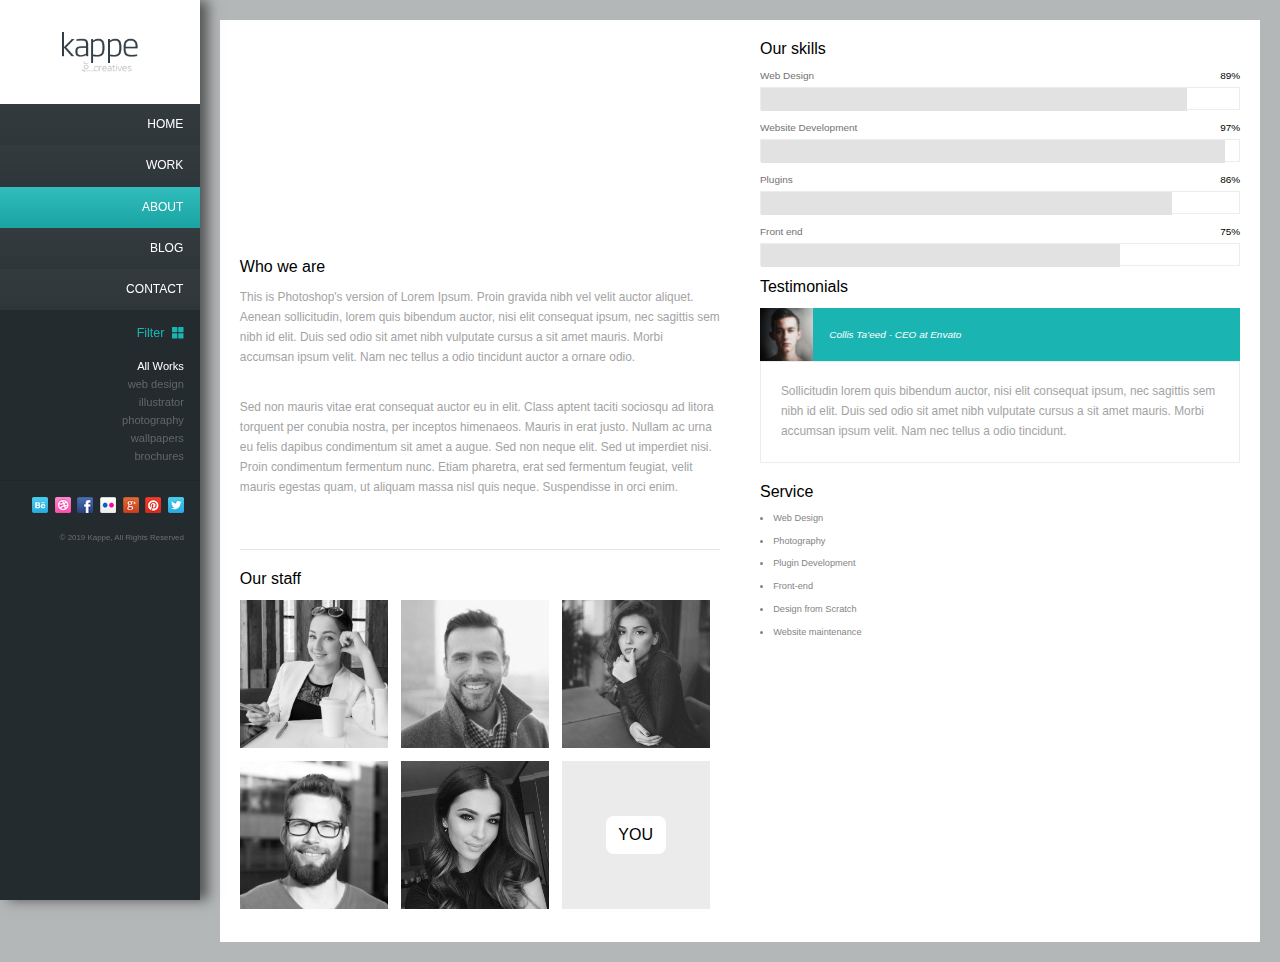
==== about.html @ 84b05da2 "Initial commit" ====
<!DOCTYPE html>
<html lang="ru">
<head>
    <meta charset="UTF-8">
    <title>Portfolio</title>
    <link rel="stylesheet" href="css/style.css">
    <script src="js/jquery.js"></script>
    <script src="js/control.js"></script>
</head>
<body>
   
   <div id="info_box">
       <ul>
           <li>
             <svg version="1.1" id="" xmlns="http://www.w3.org/2000/svg" xmlns:xlink="http://www.w3.org/1999/xlink" x="0px" y="0px"
	 viewBox="0 0 512.001 512.001" style="enable-background:new 0 0 512.001 512.001;" xml:space="preserve">
		<path d="M503.402,228.885L273.684,19.567c-10.083-9.189-25.288-9.188-35.367-0.001L8.598,228.886
			c-8.077,7.36-10.745,18.7-6.799,28.889c3.947,10.189,13.557,16.772,24.484,16.772h36.69v209.721
			c0,8.315,6.742,15.057,15.057,15.057h125.914c8.315,0,15.057-6.741,15.057-15.057V356.932h74.002v127.337
			c0,8.315,6.742,15.057,15.057,15.057h125.908c8.315,0,15.057-6.741,15.057-15.057V274.547h36.697
			c10.926,0,20.537-6.584,24.484-16.772C514.147,247.585,511.479,236.246,503.402,228.885z"/>
		<path d="M445.092,42.73H343.973l116.176,105.636v-90.58C460.149,49.471,453.408,42.73,445.092,42.73z"/>
</svg>
              9930 1234 5679 
           </li>
           <li>
             <svg version="1.1" id="" xmlns="http://www.w3.org/2000/svg" xmlns:xlink="http://www.w3.org/1999/xlink" x="0px" y="0px"
	 viewBox="0 0 512 512" style="enable-background:new 0 0 512 512;" xml:space="preserve">
			<path d="M10.688,95.156C80.958,154.667,204.26,259.365,240.5,292.01c4.865,4.406,10.083,6.646,15.5,6.646
				c5.406,0,10.615-2.219,15.469-6.604c36.271-32.677,159.573-137.385,229.844-196.896c4.375-3.698,5.042-10.198,1.5-14.719
				C494.625,69.99,482.417,64,469.333,64H42.667c-13.083,0-25.292,5.99-33.479,16.438C5.646,84.958,6.313,91.458,10.688,95.156z"/>
			<path d="M505.813,127.406c-3.781-1.76-8.229-1.146-11.375,1.542C416.51,195.01,317.052,279.688,285.76,307.885
				c-17.563,15.854-41.938,15.854-59.542-0.021c-33.354-30.052-145.042-125-208.656-178.917c-3.167-2.688-7.625-3.281-11.375-1.542
				C2.417,129.156,0,132.927,0,137.083v268.25C0,428.865,19.135,448,42.667,448h426.667C492.865,448,512,428.865,512,405.333
				v-268.25C512,132.927,509.583,129.146,505.813,127.406z"/>
</svg>
              contact@domain.com 
           </li>
           <li>
             <svg version="1.1" id="" xmlns="http://www.w3.org/2000/svg" xmlns:xlink="http://www.w3.org/1999/xlink" x="0px" y="0px"
	 viewBox="0 0 384 384" style="enable-background:new 0 0 384 384;" xml:space="preserve">
		<path d="M353.188,252.052c-23.51,0-46.594-3.677-68.469-10.906c-10.719-3.656-23.896-0.302-30.438,6.417l-43.177,32.594
			c-50.073-26.729-80.917-57.563-107.281-107.26l31.635-42.052c8.219-8.208,11.167-20.198,7.635-31.448
			c-7.26-21.99-10.948-45.063-10.948-68.583C132.146,13.823,118.323,0,101.333,0H30.813C13.823,0,0,13.823,0,30.813
			C0,225.563,158.438,384,353.188,384c16.99,0,30.813-13.823,30.813-30.813v-70.323C384,265.875,370.177,252.052,353.188,252.052z"
			/>
</svg>
              street address example 
           </li>
       </ul>
   </div>
   
    <header class="flex__jcontent_start">
        <div id="logo" class="main_flex__nowrap flex__jcontent_center flex__align-items_center">
            <img src="img/logo.png" alt="logo">
        </div>
        
         <button type="button" id="menu_btn">Menu</button>
        
        <nav id="main_nav">
            <li><a href="index.html">Home</a></li>
            <li><a href="work.html">Work</a></li>
            <li><a class="active" href="about.html">About</a></li>
            <li><a href="blog.html">Blog</a></li>
            <li><a href="contact.html">Contact</a></li>
        </nav>
        
        <div id="filter">
            <div id="title_filter" class="main_flex__nowrap flex__jcontent_end flex__align-content_center flex__align-items_center">
                Filter 
                <svg version="1.1" id="" xmlns="http://www.w3.org/2000/svg" xmlns:xlink="http://www.w3.org/1999/xlink" x="0px" y="0px"
	 viewBox="0 0 271.673 271.673" style="enable-background:new 0 0 271.673 271.673;" xml:space="preserve">

			<path d="M114.939,0H10.449C4.678,0,0,4.678,0,10.449v104.49c0,5.771,4.678,10.449,10.449,10.449h104.49
				c5.771,0,10.449-4.678,10.449-10.449V10.449C125.388,4.678,120.71,0,114.939,0z"/>
			<path d="M261.224,0h-104.49c-5.771,0-10.449,4.678-10.449,10.449v104.49c0,5.771,4.678,10.449,10.449,10.449h104.49
				c5.771,0,10.449-4.678,10.449-10.449V10.449C271.673,4.678,266.995,0,261.224,0z"/>
			<path d="M114.939,146.286H10.449C4.678,146.286,0,150.964,0,156.735v104.49c0,5.771,4.678,10.449,10.449,10.449h104.49
				c5.771,0,10.449-4.678,10.449-10.449v-104.49C125.388,150.964,120.71,146.286,114.939,146.286z"/>
			<path d="M261.224,146.286h-104.49c-5.771,0-10.449,4.678-10.449,10.449v104.49c0,5.771,4.678,10.449,10.449,10.449h104.49
				c5.771,0,10.449-4.678,10.449-10.449v-104.49C271.673,150.964,266.995,146.286,261.224,146.286z"/>
</svg>
            </div>
            
            <ul>
                <li><a class="active" href="#">All Works</a></li>
                <li><a href="#">web design</a></li>
                <li><a href="#">illustrator</a></li>
                <li><a href="#">photography</a></li>
                <li><a href="#">wallpapers</a></li>
                <li><a href="#">brochures</a></li>
            </ul>
        </div>
        
        <div id="soc_bar" class="main_flex__nowrap flex__jcontent_end flex__align-items_center">
            <a href="#"><img src="img/soc-icon/webicon-behance.png" alt=""></a>
            <a href="#"><img src="img/soc-icon/webicon-dribbble.png" alt=""></a>
            <a href="#"><img src="img/soc-icon/webicon-facebook.png" alt=""></a>
            <a href="#"><img src="img/soc-icon/webicon-flickr.png" alt=""></a>
            <a href="#"><img src="img/soc-icon/webicon-googleplus.png" alt=""></a>
            <a href="#"><img src="img/soc-icon/webicon-pinterest.png" alt=""></a>
            <a href="#"><img src="img/soc-icon/webicon-twitter.png" alt=""></a>
        </div>
        
        <P id="cop">© 2019 Kappe, All Rights Reserved</P>
        
    </header>
    
    <main>
        
        <div class="wrap white">
            
            <div class="info_about_box main_flex flex__jcontent_between flex__align-content_stretch flex__align-items_start">
               
                <div class="left_info">
                    
                    <div class="image_box_about">
                        <img src="img/03.jpg" alt="">
                    </div>
                    
                    <div class="about">
                        <h1>
                            Who we are
                        </h1>
                        <p>This is Photoshop's version  of Lorem Ipsum. Proin gravida nibh vel velit auctor aliquet. Aenean sollicitudin, lorem quis bibendum auctor, nisi elit consequat ipsum, nec sagittis sem nibh id elit. Duis sed odio sit amet nibh vulputate cursus a sit amet mauris. Morbi accumsan ipsum velit. Nam nec tellus a odio tincidunt auctor a ornare odio. </p>
                        
                        <p>Sed non  mauris vitae erat consequat auctor eu in elit. Class aptent taciti sociosqu ad litora torquent per conubia nostra, per inceptos himenaeos. Mauris in erat justo. Nullam ac urna eu felis dapibus condimentum sit amet a augue. Sed non neque elit. Sed ut imperdiet nisi. Proin condimentum fermentum nunc. Etiam pharetra, erat sed fermentum feugiat, velit mauris egestas quam, ut aliquam massa nisl quis neque. Suspendisse in orci enim.</p>
                    </div>
                    
                    
                    <div class="stuff">
                        <p class="title_info">Our staff</p>

                        <div class="staff_list main_flex">
                           
                            <div class="stuf flex__align-items_center flex__jcontent_center">

                                    <a href="#">
                                <h4>John Smith</h4>
                                <p>Manager</p>
                                </a>
                                <img src="img/team/vera.jpg" alt=""> 

                                        </div>

                            <div class="stuf flex__align-items_center flex__jcontent_center">
                                <a href="#">
                                    <h4>Fred Smith</h4>
                                    <p>Team leader</p>
                                </a>
                                <img src="img/team/fredd.jpg" alt="">
                            </div>

                            <div class="stuf flex__align-items_center flex__jcontent_center">
                                <a href="#">
                                    <h4>Jenny</h4>
                                    <p>Designer</p>
                                </a>
                                <img src="img/team/jenny.jpg" alt=""> 
                            </div>

                            <div class="stuf flex__align-items_center flex__jcontent_center">

                                <a href="#">
                                    <h4>Ivan Petrov</h4>
                                    <p>Front-end Developer</p>
                                </a>
                                <img src="img/team/ivan.jpg" alt=""> 
                            </div>

                            <div class="stuf flex__align-items_center flex__jcontent_center">
                                <a href="#">
                                    <h4>Bille Johnson</h4>
                                    <p>Designer</p>
                                </a>
                                <img src="img/team/billie.jpg" alt=""> 
                            </div>
                                        
                            <div class="you">
                                <span>you</span>
                            </div>
                                        
                        </div>

                    </div>
                    
                </div>
                
                <div class="right_info">
                   
                    <div class="our">
                       <p class="title_info">Our skills</p> 
                           
                            <ul>
                               <li>
                                
                                  <div class="f_line_our main_flex__nowrap flex__jcontent_between flex__align-items_center">
                                     
                                      <p>Web Design</p> 
                                      <p>89%</p>
                                  </div>
                                  
                                   <div class="prog">
                                       <div class="pr_bar" data-skill="89">
                                           
                                       </div>
                                   </div>
                                     
                               </li>
                              
                              <li>
                                
                                  <div class="f_line_our main_flex__nowrap flex__jcontent_between flex__align-items_center">
                                     
                                      <p>Website Development</p> 
                                      <p>97%</p>
                                  </div>
                                  
                                   <div class="prog">
                                       <div class="pr_bar" data-skill="97">
                                           
                                       </div>
                                   </div>
                                     
                               </li>
                               
                               <li>
                                
                                  <div class="f_line_our main_flex__nowrap flex__jcontent_between flex__align-items_center">
                                     
                                      <p>Plugins</p> 
                                      <p>86%</p>
                                  </div>
                                  
                                   <div class="prog">
                                       <div class="pr_bar" data-skill="86">
                                           
                                       </div>
                                   </div>
                                     
                               </li>
                               
                               <li>
                                
                                  <div class="f_line_our main_flex__nowrap flex__jcontent_between flex__align-items_center">
                                     
                                      <p>Front end</p> 
                                      <p>75%</p>
                                  </div>
                                  
                                   <div class="prog">
                                       <div class="pr_bar" data-skill="75">
                                           
                                       </div>
                                   </div>
                                     
                               </li>
                              
                           </ul>
                    </div>
                    
                      <div class="testimonials">
                    <p class="title_info">Testimonials</p>
                     
                     <div class="huw main_flex__nowrap">
                        
                         <img src="img/Testimonials/01.jpg" alt="">
                         
                         <div class="testimonials_name main_flex__nowrap flex__align-items_center">
                             <h3>Collis Ta’eed - CEO at Envato</h3>
                         </div>
                         
                     </div>
                     
                     <div class="testimonials_text">
                        Sollicitudin lorem quis bibendum auctor, nisi elit consequat ipsum, nec sagittis sem nibh id elit. Duis sed odio sit amet nibh vulputate cursus a sit amet mauris. Morbi accumsan ipsum velit. Nam nec tellus a odio tincidunt.
                     </div>
                     
                      </div>  
                        <div class="service">
                        
                    <p class="title_info">Service</p>
                          
                        <ul>
                            <li>
                               Web Design 
                            </li>
                            <li>
                               Photography 
                            </li>
                            <li>
                               Plugin Development 
                            </li>
                            <li>
                               Front-end
                            </li>
                            <li>
                               Design from Scratch 
                            </li>
                            <li>
                               Website maintenance 
                            </li>
                        </ul>    
                                
                        </div>
                    
                </div>
                
            </div>
            

            
        </div>
        
    </main>
    
</body>
</html>
---- css/style.css ----
* {
    margin: 0;
    padding; 0;
}

ul {
    padding: 0;
}

@charset utf-8;


/* бордербокс что бы учитывалась обводка в размеры для всех браузеров */
* {
    -webkit- box-sizing: border-box;
    -moz- box-sizing: border-box;
    -ms- box-sizing:border-box;
    box-sizing: border-box;
}

/* плавная анимация для ссылок и кнопок при наведении*/

a, a:hover, button, button:hover, anime {
    -moz- transition: all 200ms linear;
    -ms- transition: all 200ms linear;
    -o- transition: all 200ms linear;
    -webkit- transition: all 200ms linear;
    cursor: pointer;
}


/* флэкс фрэймворк: набор классов  */

.main_flex {
    display:flex;
    display:
    -webkit-flex;
    -webkit-flex-flow:row wrap;
    flex-flow:row wrap;
}
.main_flex__nowrap { 
    display:flex;display:-webkit-flex;-webkit-flex-flow:row nowrap;flex-flow:row nowrap;
}
.flex__jcontent_between{
    justify-content:space-between;
    -webkit-justify-content:space-between;
}
.flex__jcontent_start{
    justify-content:flex-start;
    -webkit-justify-content:flex-start;
}
.flex__jcontent_end{
    justify-content:flex-end;
    -webkit-justify-content:flex-end;
}
.flex__jcontent_center{
    justify-content:center;
    -webkit-justify-content:center;
}
.flex__jcontent_around{
    justify-content:space-around;
    -webkit-justify-content:space-around;
}
.flex__auto{
    flex:auto;
    -webkit-flex:auto;
    -ms-flex:auto;
}
.flex__align-items_start{
    align-items:flex-start;
    -webkit-align-items:flex-start;
}
.flex__align-items_end{
    align-items:flex-end;
    -webkit-align-items:flex-end;
}
.flex__align-items_baseline{
    align-items:baseline;
    -webkit-align-items:baseline;
}
.flex__align-items_stretch{
    align-items:stretch;
    -webkit-align-items:stretch;
}
.flex__align-items_center{
    align-items:center;
    -webkit-align-items:center;
}
.flex__align-content_flex-start{
    align-content:flex-start;
    -webkit-align-content:flex-start;
}
.flex__align-content_flex-end{
    align-content:flex-end;
    -webkit-align-content:flex-end;
}
.flex__align-content_space-between{
    align-content:space-between;
    -webkit-align-content:space-between;
}
.flex__align-content_center{
    align-content:center;-webkit-align-content:center;
}
.flex__align-content_space-around{
    align-content:space-around;
    -webkit-align-content:space-around;
}
.flex__align-content_stretch{
    align-content:stretch;
    -webkit-align-content:stretch;
}
.flex__flex-grow_01{flex-grow:1;-webkit-flex-grow:1}
.flex__flex-grow_02{flex-grow:2;-webkit-flex-grow:2}
.flex__flex-grow_03{flex-grow:3;-webkit-flex-grow:3}
.flex__flex-grow_04{flex-grow:4;-webkit-flex-grow:4}.w5{width:5%;max-width:5%}.w10{width:10%;max-width:10%}.w15{width:15%;max-width:15%}.w20{width:20%;max-width:20%}.w25{width:25%;max-width:25%}.w30{width:30%;max-width:30%}.w35{width:35%;max-width:35%}.w40{width:40%;max-width:40%}.w45{width:45%;max-width:45%}.w50{width:50%;max-width:50%}.w55{width:55%;max-width:55%}.w60{width:30%;max-width:60%}.w65{width:65%;max-width:65%}.w70{width:70%;max-width:70%}.w75{width:75%;max-width:75%}.w80{width:80%;max-width:80%}.w85{width:85%;max-width:85%}.w90{width:90%;max-width:90%}.w95{width:95%;max-width:95%}.w100{width:100%;max-width:100%}
.main_flex__nowrap_reverse {display:flex;display:-webkit-flex;-webkit-flex-flow:row-reverse nowrap;flex-flow:row-reverse nowrap}

body{
    font-family: "segoe UI", "Veranda", sans-serif;
    background-color: #b4b7b8;
}

header {
    position: fixed;
    top: 0;
    left: 0; 
    z-index: 50;
    height: 100vh;
    width: 15.62vw;
    background-color: #242b2e;
    color: #6b7072;
    box-shadow: 8px 0px 12px 0px rgba(47, 47, 47, 0.72);
    flex-direction: column;
    display: flex;
}
#logo {
    width: 100%;
    height: 11.57vh;
    background-color: #fff;
    
}
#logo img {
    width: 6vw;
}

#main_nav a{
    text-decoration: none;
    text-transform: uppercase;
    color: #fff;
    font-size: 0.94vmax;
    line-height: 1.66vmax;
    height: 3.22vmax;
    width: 100%;
    display: flex;
    flex-flow: row nowrap;
    justify-content: flex-end;
    align-content: center;
    background-color: #30383c;
    align-items: center;
    
    background: rgb(51,59,63); /* Old browsers */
    background: -moz-linear-gradient(top,  rgba(51,59,63,1) 0%, rgba(46,54,58,1) 100%); /* FF3.6-15 */
    background: -webkit-linear-gradient(top,  rgba(51,59,63,1) 0%,rgba(46,54,58,1) 100%); /* Chrome10-25,Safari5.1-6 */
    background: linear-gradient(to bottom,  rgba(51,59,63,1) 0%,rgba(46,54,58,1) 100%); /* W3C, IE10+, FF16+, Chrome26+, Opera12+, Safari7+ */
    filter: progid:DXImageTransform.Microsoft.gradient( startColorstr='#333b3f', endColorstr='#2e363a',GradientType=0 ); /* IE6-9 */

padding-right: 1.3vmax;   
}

#main_nav a:hover {
    
        background: rgb(48,188,186); /* Old browsers */
        background: -moz-linear-gradient(top,  rgba(48,188,186,1) 2%, rgba(25,164,163,1) 100%); /* FF3.6-15 */
        background: -webkit-linear-gradient(top,  rgba(48,188,186,1) 2%,rgba(25,164,163,1) 100%); /* Chrome10-25,Safari5.1-6 */
        background: linear-gradient(to bottom,  rgba(48,188,186,1) 2%,rgba(25,164,163,1) 100%); /* W3C, IE10+, FF16+, Chrome26+, Opera12+, Safari7+ */
        filter: progid:DXImageTransform.Microsoft.gradient( startColorstr='#30bcba', endColorstr='#19a4a3',GradientType=0 ); /* IE6-9 */

}

nav li {
    list-style: none;
}

#title_filter {
    color: #1ab5b3;
    fill: #1ab5b3;
    font-size: 0.98vmax;
    padding: 1.25vmax;
}

#title_filter svg {
   width: 0.9vmax;
    height: 0.9vmax;
    margin-left: 0.62vmax;
}

#filter li {
    list-style: none;
    width: 100%;
    text-align: right;    
}

#filter a {
    font-size: 0.87vmax;
    line-height: 1.25vmax;
    padding: 0.41vmax 1.25vmax;
    text-decoration: none;
    color: #616669;
    
}

#filter .active {
    color: #fff;
}

#filter a:hover {
    color: #fff;
}

#soc_bar img{
    width: 1.25vmax;
    height: 1.25vmax;
}

#soc_bar a {
    margin-left: 0.52vmax;
}

#soc_bar a:hover {
    transform: scale(0.9);
}

#soc_bar {
    padding: 1.25vmax;
    border-top: 1px solid #1e282b;
    width: 100%;
    margin-top: 1.25vmax;
}

#cop {
    color: #6b7072;
    text-align: right;
    font-size: 0.62vmax;
    padding-right: 1.25vmax;
}

/* Основная часть где будут сами работы. Делать основную часть на оставшуюся часть экрана не будем, потому что при скролинге будет появляться горизонтальный ползунок. 

Что бы этого избежать сделаем часть Main  во весь экран,  а что бы боковой Сайд бар (head) не перекрывал часть работ, сделаем отступ со стороны этого сайдбара, то есть слева*/

main {
    width: 100%;
    min-height: 100vh;
    padding-left: 15.62vw;
}

.work_box {
    height: 16.19vw;
    max-width: 21.09vw;
    width: 25%;
    position: relative;
    overflow: hidden;
}

.work_box img {
    object-fit: cover;
    width: 100%;
    height: 16.19vw;
    position: absolute;
    z-index: 1;
}
.work_box a {
    position: absolute;
    z-index: 2;
    top: 0;
    left: 0;
    display: flex;
    width: 100%;
    height: inherit;
    background-color: rgba(45,184,185,0.9);
    color: #fff;
    flex-flow: column nowrap;
    justify-content: center;
    align-items: center;
    text-decoration: none;
    opacity: 0;
}

.arrow {
    width: 3vw;
    height: 3vw;
    fill: #fff;
}

.work_box h2 {
    font-size: 1.25vw;
    font-weight: 400;
    margin-bottom: 0.78vw;
}

.work_box h3 {
    font-size: 0.62vw;
    font-weight: 400;
}

.work_box h3:after {
    content: "";
    width: 50%;
    height: 1px;
    margin: 1vw auto;
    display: block;
    background-color: #fff;
}

.work_box a:hover {
    opacity: 1;
}


/* значок справа вверху информация. Только на главном экране*/

#info {
    position: fixed;
    top: 0;
    right: 0;
    z-index: 5;
    width: 4.68vw;
    height: 4.68vw;
    background-color: rgba(45,184,185,0.9);
    fill: #fff;
    padding: 0.78vw;
    cursor: pointer;
}
 
#main_nav .active {
        background: rgb(48,188,186); /* Old browsers */
        background: -moz-linear-gradient(top,  rgba(48,188,186,1) 2%, rgba(25,164,163,1) 100%); /* FF3.6-15 */
        background: -webkit-linear-gradient(top,  rgba(48,188,186,1) 2%,rgba(25,164,163,1) 100%); /* Chrome10-25,Safari5.1-6 */
        background: linear-gradient(to bottom,  rgba(48,188,186,1) 2%,rgba(25,164,163,1) 100%); /* W3C, IE10+, FF16+, Chrome26+, Opera12+, Safari7+ */
        filter: progid:DXImageTransform.Microsoft.gradient( startColorstr='#30bcba', endColorstr='#19a4a3',GradientType=0 );
}

#info_box svg {
    height: 0.88vw;
    fill: #fff;
    margin-right: 0.52vw;
    
}

#info_box {
    position: fixed;
    right: 0;
    z-index: 5;
    background-color: rgba(0,0,0,0.7);
    padding: 1vw 3.85vw 1vw 1vw;
    top: 4.68vw;
    color: #fff;
    transform: translateX(100%);
    transition: all 0.35s;
}

#info_box.open {
    transform: translateX(0%);
    transition: all 0.35s;
}

#info_box li {
    list-style: none;
    font-size: 0.83vmax;
    display: flex;
    flex-flow: row nowrap;
    align-items: center;
    align-content: center;
    line-height: 0.78vmax;
    margin-bottom: 1vw;
     
}

#info_box li:last-of-type {
    margin-bottom: 0;
}

.wrap {
    margin: 1.56vw;
    padding: 1.56vw;
    min-height: calc(100vh - 3.12vw);
}
.white {
    background-color: #fff;
}

.info_work_box .left_info,
.info_work_box .right_info,
.info_about_box .left_info,
.info_about_box .right_info {
    width: 48%;
}

.left_info .image_box_about {
    width: 100%;
    overflow: hidden;
    height: 15.72vw;
}

.info_work_box .left_info .image_box_work {
    width: 100%;
    overflow: hidden;
    height: 29.16vw;
    
}
.info_work_box .left_info .image_box_work img,
.left_info .image_box_about img {
    width: 100%;
    height: auto;
}
.info_work_box .left_info .about_work,
.info_about_box .about {
    margin-top: 1.3vw;
    padding-bottom: 1.6vw;
    border-bottom: 1px solid #e5e5e5;
    color: #a3a3a3;
    font-size: 0.93vw;
    line-height: 1.56vw;
    margin-bottom: 1.56vw;
}
.info_work_box .left_info .about_work h1, 
.title_info, 
.tags,
.info_about_box .about h1 {
    font-size: 1.25vw;
    line-height: 1.35vw;
    color: #000;
    margin-bottom: 1vw;
    font-weight: 400;
}
.info_work_box .left_info .about_work p,
.info_about_box .about p {
    margin-bottom: 2.39vw;
}
.info_work_box .left_info .about_work p:last-of-type,
.info_about_box .about:last-of-type {
    margin-bottom: 0;
}


.pr_info ul {
    
}
.pr_info li {
    list-style: none;
    display: flex;
    align-items: center;
    align-content: center;
    flex-flow: row nowrap;
    padding: 0.78vw 0;
    border-bottom: 1px solid #e5e5e5;
    font-size: 0.8vw;
    line-height: 1.56vw;
    color: #848484;
    cursor: pointer;
}
.pr_info ul li svg {
    height: 1.8vw;
    fill: #000;
    margin-right: 0.67vw;
}

.pr_info, 
.tags
.our
.service {
    margin-bottom:1.56vw;
}
.list_tags .tag {
    font-size: 0.85vw; 
    line-height: 1.67vw;
    color: #b5b5b5;
    padding: 0.5vw 0.78vw 0.5vw 0.78vw;
    border: 1px solid #b5b5b5;
    border-radius: 12px;
    margin-right: 0.52vw;
    margin-bottom: 0.52vw;  
}
.right_info .gallery {
   margin-bottom: 1vw;
}

.right_info .gallery .gallery_item {
   height: 4.06vw;
    max-width: 4.06vw;
    position: relative;
    overflow: hidden; 
    margin: 0 0.73vw 0.73vw 0;
}
.right_info .gallery .gallery_item a {
    height: 4.06vw;
    max-width: 4.06vw;
}
.right_info .gallery .gallery_item img {
    height: 100%;
    min-width: 4.06vw;    
}

.right_info .gallery .gallery_item:hover {
   transform: scale(1.15);
    transition: all 50ms linear;
}

.pr_features li {
    list-style: none;
    font-size: 0.9vw;
    color: #848484;
    line-height: 0.9vw;
    padding-bottom: 0.94vw; 
}


.pr_features li svg {
   height: 0.68vw;
   margin-right: 0.42vw;
   fill: #848484;
}

.related_projects .list_item 
 {
    height: 9.48vw;
    width: 12.5vw;
    overflow: hidden;
     margin-right: 0.5vw;
}
.related_projects .list_item a
 {
    display: block;
    height: 9.48vw;
    width: 12.5vw;
}
.related_projects .list_item:hover {
    transform: scale(1.05);
    transition: all 100ms linear;
}



.related_projects .list_item img,
 .staff_list img {
    height: 100%;
    width: 100%;
    object-fit: cover;
    
}
.stuf,
.you,
testimonials {
    width: 11.57vw;
    height: 11.57vw;
    position: relative;
    overflow: hidden;
    margin-right: 1vw;
    margin-bottom: 1vw;
}

.stuf:nth-of-type(3n){
    margin-right: 0;
}

.stuf a {
    display: flex;
    flex-flow: column nowrap;
    justify-content: center;
    align-items: center;
    width: inherit;
    height: inherit;
    background-color: rgba(45,184,185,0.9);
    color: #fff;
    position: absolute;
    top: 0;
    left: 0;
    z-index: 1;
    opacity: 0;
    text-decoration: none;
    font-size: 0.72vw;
}

.stuf a:hover {
    opacity: 1;
}

.stuf img {
    position: absolute;
    top: 0;
    z-index: 0;
}
.stuf h4 {
    font-size: 0.83vw;
    text-transform: uppercase;
}

.you {
   margin-right: 0;
    background-color: #ebebeb;
    display: flex;
    flex-flow: column nowrap;
    justify-content:center;
    align-items: center;
    cursor: pointer;
    
}


.you span {
    text-transform: uppercase;
    color: #000;
    background-color: #fff;
    font-size: 1.25vw;
    border-radius: 0.6vw;
    padding: 0.78vw 1vw;
}

.our li {
    text-decoration: none;
    display: block;
    margin-bottom: 0.93vw;
    font-size: 0.78vw;
    color: #727272;
}
.our li p:last-of-type {
   color: #000; 
}
.prog {
   width: 100%;
    height: 1.77vw;
    border: 1px solid #ececec;
    margin-top: 0.5vw;
}
.pr_bar {
    background-color: #e2e2e2;
    height: inherit;
}
.testimonials .huw {
    width: 100%;
    height: 4.16vw;
    background-color: #1ab5b3;
    color: #fff;
}
.testimonials .huw h3 {
    font-style: italic;
    font-size: 0.78vw;
    font-weight: 400;
    margin-left: 1.25vw;
}
.testimonials .huw img {
    width: 4.16vw;
    height: 4.16vw;
}
.testimonials_text {
    padding: 1.56vw;
    border: 1px solid #ececec;
    color: #a3a3a3;
    font-size: 0.93vw;
    line-height: 1.56vw;
    margin-bottom: 1.56vw;  
}
.service li {
    font-size: 0.72vw;
    color: #848484;
    margin-bottom: 1vw;
}
.service ul {
    list-style-position: inside;
}
.box_post {
    width: 14.3vw;
    height: auto;
    margin-bottom: 1.3vw;
    background-color:  #fff;
    overflow: hidden;
    color: #9c9c9c;
    font-size: 0.67vw;
    line-height: 1.14vw;
}
.img_post {
    width: 100%;
    overflow: hidden;    
}
.img_post img {
    width: 100%;
}
.img_post_h1 {
    height: 12vw; /*230*/
}
.img_post_h2 {
    height: 13.6vw; /*262*/
}
.img_post_h3 {
    height: 9.58vw;  /*184*/
}
.img_post_h4 {
    height: 7.34vw;  /*141*/
}
.img_post_h5 {
    height: 19vw;  /*316*/
}
.img_post_h5 img {
   height: 100%;
   width: auto;
}
.img_post_h6 {
    height: 8.75vw;  /*168*/
}
.img_post_h7 {
    height: 13.8vw;  /*265*/
}

.about_post {
    padding: 1vw;
    border-bottom: 1px solid #e3e3e3;
}
.about_post h2 {
    color: #242424;
    font-size: 0.93vw;
    margin-bottom: 0.78vw;
    font-weight: 400;
}

.info_post {
    padding: 1vw;
}

.info_post svg {
    height: 0.83vw;
    fill: #9c9c9c;
    margin: 0 0.5vw 0 0.5vw;
}

.column_post {
    margin-right: 1vw; 
}

.single_link a {
    position: relative;
    width: 100%;
    height: inherit;
    display: flex;
    justify-content: center;
    align-items: center;
}

.single_link a svg {
    position: absolute;
    fill: #fff;
    width:  3vw;
    height: 3vw;
    top: calc(50%-1.5vw);
    left: calc(50%-1.5vw);
    z-index: 1;
    opacity: 0;
    
}
.single_link a svg:hover {
    opacity: 1;
}

.single_link a img {
    position: relative;
    z-index: 0;
    height: 100%;
}

.another {
    color: #fff;
    background-color: #1ab5b3;
    flex-flow: column;
    padding: 2vw 1.5vw;
    font-size: 0.72vw;
}


.another h3 {
    text-align: center;
    font-weight: 400;
    margin-bottom: 0.72vw;
    
}

.another a {
    color: #fff;
    font-style: italic;
}

.post_form {
    background-color: #242b2e;
    border-left: 0.78vw solid #1ab5b3;
    padding: 1.3vw 2vw;
    
}
.post_form h2 {
    font-size: 1.09vw;
    color: #fff;
    font-weight: 400;
    margin-bottom: 0.78vw;
}
.post_form p {
    font-size: 0.72vw;
}

.rew {
    background-color: #242b2a;
    padding: 1.82vw 1.56vw;
    color: #1ab5b3;
    font-family: Constantia, "Lucida Bright", "Dejavu Serif", Georgia, "serif";
    font-style: italic;
    flex-flow: column;
    
}

.rew h4 {
    color: #fff;
    font-size: 1.09vw;
    margin-bottom: 1.25vw;
    text-align: center;
    line-height: 1.35vw;
    font-weight: 400;
}
.rew p {
    font-size: 3.33vw;
    line-height: 3.33vw;
    
}
.rew span {
    font-size: 0.93vw;
    font-family: Constantia, "Lucida Bright", "Dejavu Serif", Georgia, "serif";
    font-style: normal;
    margin-top: -1vw;
}

.more {
    border: none;
    color: #fff;
    text-transform: uppercase;
    background-color: #1ab5b3;
    font-size: 1vw;
    padding: 1.3vw;
    
}

#comments {
    padding-top: 1.6vw;
    padding-bottom: 1.6vw;
    border-bottom: 1px solid #e5e5e5;
}
#comments h4 {
    font-size: 1.25vmax;
    font-weight: 400;
    margin-bottom: 1.14vw;
}
#list_comments ul {
    list-style: none;
    position: relative;
}
#list_comments li {
    margin-bottom: 1.66vw;
}
.img_comment img {
   height: 100%; 
}
.img_comment {
   width: 4.16vw;
   height: 4.16vw; 
    overflow: hidden;
    text-align: center;
    margin-right: 1.14vw;
}
.about_comment h5 {
   font-size: 0.72vw;
    color: #3c3c3c;
    border-bottom: 1px solid #e5e5e5;
    font-weight: 400;
    padding-bottom: 0.5vw;
}
.about_comment span {
   color: #d1d1d1; 
}
.about_comment p {
   font-size: 0.93vw;
    color: #a3a3a3;
    margin-top: 0.83vw;
}

#list_comments ul ul {
    margin-left: 2vw;
    padding-left: 2vw;
    
}
#list_comments ul ul:before {
    content: '';
    display: block;
    background-image: url("../img/line_comment.png");
        background-repeat: no-repeat;
    background-position: center;
    background-size: cover;
    width: 2vw;
    height: 2vw;
    position:absolute;
    left: -1vw;
}
#left_form {
   width: 50%;
    padding-right: 0.5vw;
}

#left_form .input:last-of-type {
    margin-bottom: 0;
}

#left_form .input {
   margin-bottom: 0.5vw; 
}


.input input, .input textarea {
    border: 1px solid #eaeaea;
    font-size: 0.72vmax;
    min-height: 3vw;
    width: 100%;
    padding: 0.93vw;
}

.input .icon {
    padding: 0.62vw;
    border: 1px solid #eaeaea;
    height: 3vw;
    width: 3vw;
    display: flex;
    justify-content: center;
    align-items: center;
    
}
.input svg {
    height: 1.72vw;
    fill: #1ab5b3;
}

#right_form {
   width: 50%;
}
#right_form .input textarea {
    resize: none;
    height: 6.5vw;
}

#right_form button {
    border: none;
    color: #fff;
    text-transform: uppercase;
    background-color: #1ab5b3;
    font-size: 0.73vw;
    padding: 1.3vw;
    height: 3vw;
    width: 100%;
    margin-top: 0.5vw;
}

#form_comment {
    margin-top: 1vw;
}

.line_sep {
    border-right: 1px solid #e5e5e5;
    padding: 1.56vw;
}

#box_contact {
    width: 40.72vw;
    padding: 1.56vw;
    position: relative;
    z-index: 2;
}

#info_contact {
    color: #a3a3a3;
    border-bottom: 1px solid #e5e5e5;
    padding-bottom: 1.6vw;
    margin-bottom: 1.6vw;
}

#map {
    background-image: url(../img/map.png);
    background-position: center;
    background-repeat: no-repeat;
    background-size: cover;
    position: relative;
}

#map .wrap {
    margin: 0;
}

#map_google {
    position: absolute;
    z-index: 1;
    top: 0;
    right: 0;
    height: 100vh;
    width: 100%;
}

#menu_btn {
        display: none;
    }




@media 
    only screen and ( min-device-width: 320px ) and  ( max-device-width: 480px ),
    only screen and ( max-width: 320px ),
    only screen and (min-device-width: 768px ) and (max-device-width: 1024px )
    
{
    header {
        width: 100%;
        position: relative;
        height:auto;
    }
    #logo {
        height: 20vh; 
    }
    #logo img {
        width: 30vw;
    }
    #main_nav a {
        justify-content: center;
        font-size: 2vmax;
        height: 7vmax;
    }
    #main_nav, 
    #filter, 
    #soc_bar,
    #cop {
        display: none;
    }
    #main_nav.open {
        display: block;
    }
    #menu_btn {
        display: block;
        font-size: 3vmax;
        background-color: #242b2e;
        color: #fff;
        padding: 2vmax;
    }
    
    main {
        padding-left: 0;  
    }
    .work_box {
        height: 50vw;
        width: 50%;
        max-width: 50vw;
    }
    .work_box img {
        height: 100%;
        width: auto;
        
    }
    .info_work_box .left_info, .info_work_box .right_info, .info_about_box .left_info, .info_about_box .right_info {
        width: 100%;
    }
    
    .info_work_box .left_info .image_box_work {
        height: 45vw;
    }
    
    .info_work_box .left_info .about_work, .info_about_box .about {
        font-size: 3vw;
        line-height: 6vw;
    }
    
    .info_work_box .left_info .about_work h1, .title_info, .tags, .info_about_box .about h1 {
        font-size: 4vw;
        line-height: 4vw;
        margin-bottom: 4vw;
        margin-top: 4vw;
    }
    .related_projects .list_item {
        height: 29vw;
        width: 33.3vw;
    
    }
    .related_projects .list_item a {
        display: block;
        height: 29vw;
        width: 33.3vw;
    
    }
    .pr_info li {
        padding: 2vw 0;
        height: 9.48vw;
        line-height: 4vw;
        font-size: 3.5vw;
    }
    .pr_info ul li svg {
        margin-right: 2.5vw;
        height: 6vw;
    }
    .list_tags .tag {
        font-size: 3.5vw;
        line-height: 4vw;
        color: #b5b5b5;
        padding: 2.5vw 2.78vw 2.5vw 2.78vw;
        margin-right: 2.5vw;
        margin-bottom: 2.5vw;
        border-radius: 25px;
        }
    .right_info .gallery .gallery_item a {
        height: 20vw;
        max-width: 20vw;
    }
    .right_info .gallery .gallery_item {
        height: 30vw;
        max-width: 30vw;
    }
    .pr_features li {
        font-size: 3vw;
        padding-bottom: 3vw;
        
    }
    .pr_features li svg {
        height: 3vw;
        padding-right: 2vw;
    }
    .left_info .image_box_about {
        height: 40vw;
    }
    
    .stuf, 
    .you, 
    testimonials {
        width: 48%;
        height: 40vw;
        margin-right: 2%;
        margin-bottom: 2%;
    }
    
    .stuf:nth-of-type(3n){
        margin-right: 2vw;
    }
    .stuf:nth-of-type(2n){
        margin-right: 0%;
    }
    .you span {
        font-size: 4vw;
        padding: 2vw 2.5vw;
    }
    .our li {
        margin-bottom: 3vw;
        font-size: 3.5vw;
    }
    .prog {
        height: 4vw;
        margin-top: 2vw;
    } 
    .testimonials .huw {
        height: 10vw;
    }
    .testimonials .huw img {
        width: 10vw;
        height: 10vw;
    }
    .testimonials .huw h3 {
        font-size: 3vw;
        margin-left: 3vw;
    }
    .testimonials_text {
        padding: 1.56vw;
        font-size: 3vw;
        line-height: 5vw;
        margin-bottom: 3vw;
    }
    .service li {
        font-size: 2.5vw;
        margin-bottom: 1.5vw;
    }
    #list_post {
        flex-flow: column nowrap;
    }
    
    .box_post {
       width: 100%;
        margin-bottom: 3vw;
        font-size: 3vw;
        line-height: 5vw;
    }
    .img_post, .img_post_h2 {
        height: 40vw !important;
    }
    .about_post h2 {
        font-size: 3vw;
        margin-bottom: 3vw;
        margin-top: 3vw;
    }
    .info_post svg {
        height: 4vw;
        margin-right: 1.5vw;
        margin-left: 4vw;
    }
    .info_post {
        padding: 2vw;
    }
    .single_link a img {
        width: 100%;
        height: auto;
    }
    .img_post_h5 img {
        width: 100%;
        height: auto;
    }
    .post_form h2 {
        font-size: 3vw;
        margin-bottom: 2vw;
    }
    .post_form p {
        font-size: 3vw;
        margin-bottom: 2vw;
    }
    .rew h4 {
        font-size: 3vw;
        margin-bottom: 3vw;
        line-height: 3vw;
    }
    .rew span {
        font-size: 3vw;
    }
    .rew p {
        font-size: 7.33vw;
        line-height: 3.33vw;
    }
    .more {
        font-size: 3vw;
        padding: 3.3vw;
        border-radius: 1vw;
    }
    #comments h4 {
        margin-bottom: 3.14vw;
    }
    .about_comment h5, 
    .about_comment p {
        font-size: 3.5vw;
        padding-bottom: 2vw;
    }
    
    .input input, .input textarea {
        font-size: 2vmax;
        min-height: 12vw;
        width: 100%;
        padding: 2vw;
    }
    #form_comment form {
        flex-direction: column;
    }
    #left_form,
    #right_form {
        width: 100%;
        padding: 0;
    }
    #left_form .input {
        margin-bottom: 3vw;
    }
    #right_form button {
        font-size: 3vw;
        padding: 3vw;
        height: 12vw;
        margin-top: 3vw;
    }
    .input .icon {
        height: 10vw;
        width: 10vw;
    }
    .input svg {
        height: 7vw;
    }
    #right_form .input textarea {
        height: 50vw;
    }
    .pr_features li {
        line-height: 4vw;
    }
    #info {
        width: 12vw;
        height: 12vw;
        padding: 2vw;
    }
    
    #info_box {
       padding: 3vw;
        top: 12vw;
    }
    #info_box li {
        font-size: 4vw;
        line-height: 3vw;
        margin-bottom: 3vw;
    }
    #info_box svg {
        height: 4vw;
        margin-right: 2vw;
    }
}
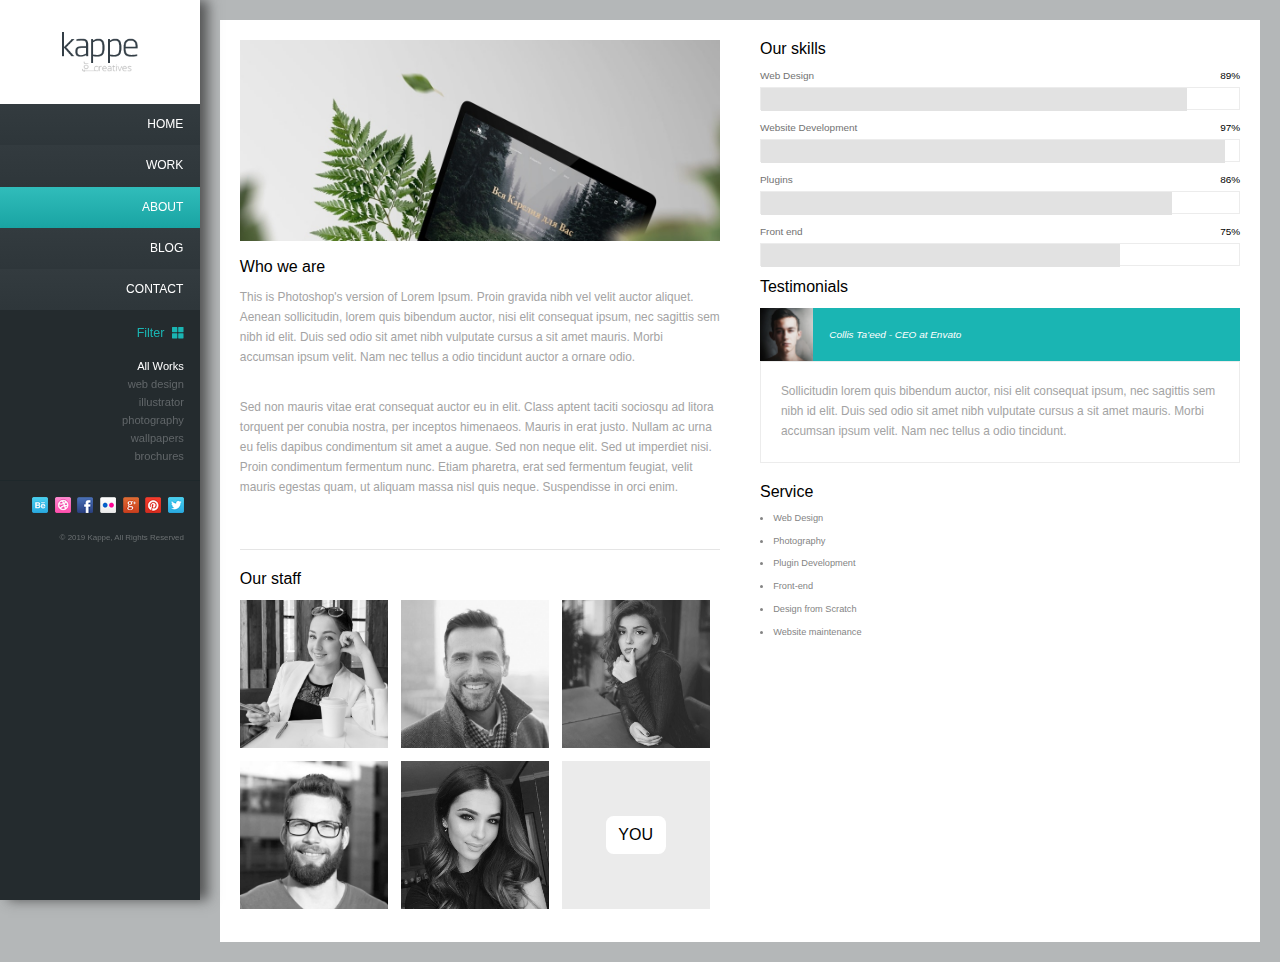
==== commit 2d471108: "add compressed pictures and add they to template" ====
--- a/about.html
+++ b/about.html
@@ -115,7 +115,7 @@
                 <div class="left_info">
                     
                     <div class="image_box_about">
-                        <img src="img/03.jpg" alt="">
+                        <img src="works/01-min.jpg" alt="">
                     </div>
                     
                     <div class="about">
